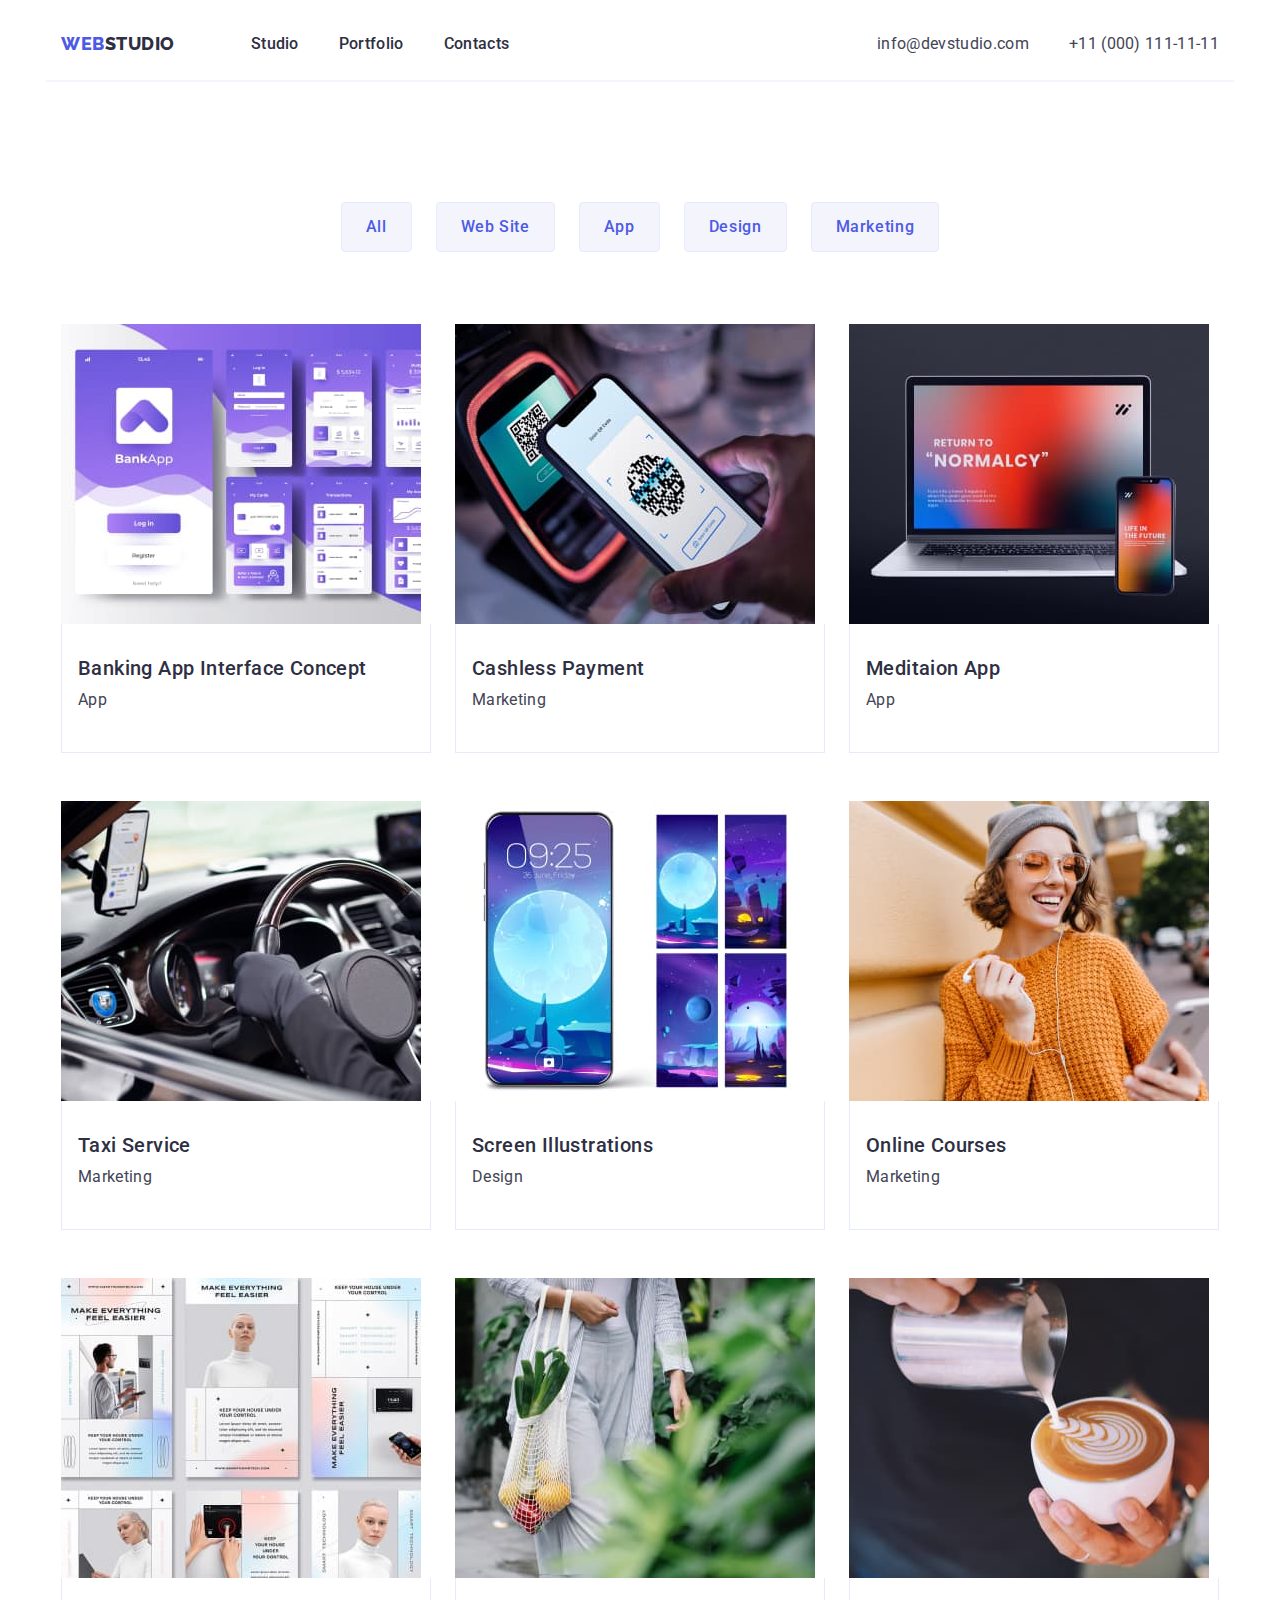
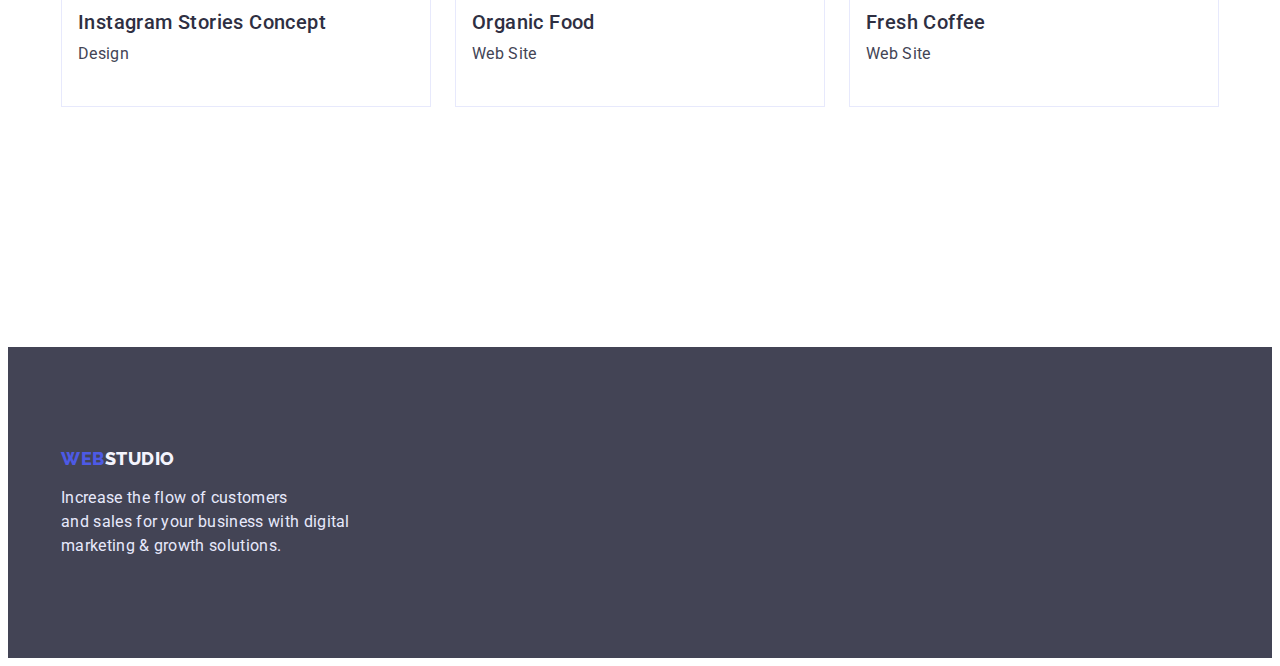
==== portfolio.html @ 1d23fd0b "Flexbox" ====
<!DOCTYPE html>
<html lang="en">
<head>
    <meta charset="UTF-8">
    <meta http-equiv="X-UA-Compatible" content="IE=edge">
    <meta name="viewport" content="width=device-width, initial-scale=1.0">
    <title>Document</title>
    <link rel="preconnect" href="https://fonts.googleapis.com">
    <link rel="preconnect" href="https://fonts.gstatic.com" crossorigin>
    <link href="https://fonts.googleapis.com/css2?family=Raleway:wght@800&family=Roboto:wght@400;500;700;900&display=swap" 
    rel="stylesheet">
    <link rel="stylesheet" 
    href="https://cdnjs.cloudflare.com/ajax/libs/modern-normalize/1.1.0/modern-normalize.min.css" 
    integrity="sha512-wpPYUAdjBVSE4KJnH1VR1HeZfpl1ub8YT/NKx4PuQ5NmX2tKuGu6U/JRp5y+Y8XG2tV+wKQpNHVUX03MfMFn9Q==" 
    crossorigin="anonymous" 
    referrerpolicy="no-referrer"
    />
    <link rel="stylesheet" href="css/style.css">
</head>
<body>
    <header class="header">
        <div class="container  header-container">
        <nav class="header-navigation">
            <a href="./index.html" class="header-logo link"> Web<span class="colortext-logo">Studio</span>  </a> 
            <ul class="header-list list">
                <li class="header-item"><a href="index.html" class="header-link link" id="studio">Studio</a></li>
                <li class="header-item"><a href="portfolio.html" class="header-link link" id="portfolio">Portfolio</a></li>
                <li class="header-item"><a href="" class="header-link link">Contacts</a></li>
            </ul>
        </nav>
        <address class="header-address">
            <ul class="header-address-list list">
                <li>
                <a href="mailto:info@devstudio.com" class="header-gmail link " > info@devstudio.com</a>
                </li>
                <li>
                <a href="tel:+110001111111" class="header-tell link  " >  +11 (000) 111-11-11</a>
                </li> 
            </ul>
        </address>
        </div>
    </header>
    <main>
        <section class="section">
            <div class="container  button-class">
            <ul class="button-list list">
                <li class="button">
                    <button type="button" class="button-list-text">All</button>
                </li>
                <li  class="button">
                    <button type="button" class="button-list-text">Web Site</button>
                </li>
                <li class="button">
                    <button type="button" class="button-list-text">App</button>
                </li>
                <li class="button">
                    <button type="button" class="button-list-text">Design</button>
                </li>
                <li class="button">
                    <button type="button" class="button-list-text">Marketing</button>
                </li>
            </ul>
            </div>


            <div class="container">
            <h1 class="visually-hidden">One section</h1>
            <div class="gallery-photo">
            <ul class="section-gallery list">
                <li class=" gallery">
                <img src="./img/photo-one.jpg" alt="img-photo-one" width="360">
                <div class="title-port">
                <h2 class="photo-title">Banking App Interface Concept</h2>
                <p class="pragraph-title">App</p>
            </div>
            </li>
            <li class="gallery">
                <img src="./img/photo-two.jpg" alt="img-photo-two" width="360">
                <div class="title-port">
                <h2 class="photo-title">Cashless Payment</h2>
                <p class="pragraph-title">Marketing</p>
            </div>
            </li>
            <li class="gallery"> 
                <img src="./img/photo-three.jpg" alt="img-photo-three" width="360">
                <div class="title-port">
                <h2 class="photo-title">Meditaion App</h2>
                <p class="pragraph-title">App</p>
            </div>
            </li>
            <li class="gallery">
                <img src="./img/auto.jpg" alt="img-photo-auto" width="360">
                <div class="title-port">
                <h2 class="photo-title">Taxi Service</h2>
                <p class="pragraph-title">Marketing</p>
            </div>
            </li>
            <li class="gallery">
                <img src="./img/phon.jpg" alt="img-photo-phone" width="360">
                <div class="title-port">
                <h2 class="photo-title">Screen Illustrations</h2>
                <p class="pragraph-title">Design</p>
            </div>
            </li>
            <li class="gallery"> <img src="./img/girl.jpg" alt="img-photo-girle" width="360">
                <div class="title-port">
                <h2 class="photo-title"> Online Courses</h2>
                <p class="pragraph-title">Marketing</p>
            </div>
            </li>
            <li class="gallery">
                <img src="./img/stories.jpg" alt="img-stories" width="360"> 
                <div class="title-port">
                <h2 class="photo-title">Instagram Stories Concept</h2>
                <p class="pragraph-title">Design</p>
            </div>
            </li>
            <li class="gallery">
                <img src="./img/food.jpg" alt="img-food" width="360">
                <div class="title-port">
                <h2 class="photo-title">Organic Food</h2>
                <p class="pragraph-title">Web Site</p>
            </div>
            </li>
            <li class="gallery">
                <img src="./img/coffe.jpg" alt="img-coffe" width="360">
                <div class="title-port">
                <h2 class="photo-title">Fresh Coffee</h2>
                <p class="pragraph-title">Web Site</p>
            </div>
            </li>
        </ul>
        </div> 
        </div>
        </section>
    </main>
    <footer class="footer">
        <div class="container">
        <a href="./index.html" class="header-logo link"> Web<span class="colortext">Studio</span>  </a> 
        <p class="footer-parag">Increase the flow of customers  <br> and sales for your 
        business with digital <br> marketing & growth solutions.
        </p>
        </div>
    </footer>
    </body>
</html>
---- css/style.css ----
body{
    font-family:'Roboto', sans-serif;
    color: var(--navyblue-headlines);
} 
h1,h2,h3,h4,h5,h6,p{
    margin: 0;
}
ul{
    margin: 0;
    padding: 0;
}
.container{
    width: 1158px;
    padding-left: 15px;
    padding-right: 15px;
    margin-left: auto;
    margin-right: auto;
}
img{
    display: block;
    max-width: 100%;
    height: auto;
}
.section{
    padding-top: 120px;
    padding-bottom: 120px;
}
/* _________прибрати крапки та підкресення______*/
.list{
    list-style: none;
}
.link{
    text-decoration: none;
}
/*__________________ заховати заголовок_______________*/
.visually-hidden {
    position: absolute;
    width: 1px;
    height: 1px;
    margin: -1px;
    border: 0;
    padding: 0;
    white-space: nowrap;
    clip-path: inset(100%);
    clip: rect(0 0 0 0);
    overflow: hidden;
}
/*  ___________________задати змінну________________________ */
:root{
--navyblue-headlines: #2E2F42;
--title:#FFFFFF;
--iris:#4D5AE5;
--layout-paragrph:#434455;
--paragraph-color-laver:#E7E9FC;
--cloud:#F4F4FD;
--portfolio-button:#404BBF;
--border:#E7E9FC;
--set:24px;
}
/* HEADER */
.header-container{
    padding-top: 24px;
    padding-bottom: 24px;
    border-bottom: 2px solid var(--cloud);
}
.header-address-list {
    display: flex;
}
.header-container{
    display: flex;
}
.header-navigation {
    display: flex;
    align-items: center;
    margin-right: auto;
}
.header-list {
    display: flex;
    gap: 40px;
}
.header-logo{
    margin-right: 76px;
}
.header-logo {
font-family: 'Raleway';
font-weight: 800;
font-size: 18px;
line-height: 1.3;
letter-spacing: 0.03em;
text-transform: uppercase;
color:var(--iris);
}
.colortext-logo {
color: var(--navyblue-headlines);
}
.header-link {
font-weight: 500;
font-size: 16px;
line-height: 1.5;
letter-spacing: 0.02em;
color: var(--navyblue-headlines);
padding-top: 24px;
padding-bottom: 24px;
}
.header-link:hover,
.header-link:focus{
    color: var(--iris);
}
/* --------studio-------- */
.studio-suptitle{
    color:var(--navyblue-headlines);
}
.studio-title{
color:var(--navyblue-headlines);
}
.portfolio-suptitle{
color: var(--navyblue-headlines);
}
.portfolio-title{
color: var(--navyblue-headlines);
}
.header-gmail {
    font-style: normal;
    font-size: 16px;
    line-height: 1.5;
    letter-spacing: 0.02em;
    color: var(--layout-paragrph);
    padding-top: 24px;
    padding-bottom: 24px;
    margin-right: 40px;
}
.header-gmail:hover,
.header-gmail:focus{
    color: var(--iris);
}
.header-tell{
    font-style: normal;
    font-size: 16px;
    line-height: 1.5;
    letter-spacing: 0.02em;
    color: var(--layout-paragrph);
    padding-top: 24px;
    padding-bottom: 24px;
}
.header-tell:hover,
.header-tell:focus{
    color: var(--iris);
}
/* _____________Section 1 - hero */
.hero {
background:var(--navyblue-headlines);
padding-top: 188px;
padding-bottom: 188px;
margin: 0 auto;
border: none;
}
.hero-text {
font-size: 56px;
line-height: 1.07;
text-align: center;
letter-spacing: 0.02em;
color: var(--title);
margin-bottom: 48px;
}
.hero-button {
    padding: 16px 32px;
    font-family: 'Roboto',sans-serif;
    font-weight: 500;
    font-size: 16px;
    line-height: 1.5;
    letter-spacing: 0.04em;
    background-color:var(--portfolio-button);
    color:var(--title);
    cursor: pointer;
    box-shadow: 0px 4px 4px rgba(0, 0, 0, 0.15);
    border-radius: 4px;
    display: block;
    margin: 0 auto;
    border: none;
}
.hero-button:hover,
.hero-button:focus{
background:var(--iris);
}
/*_________________ Section 2 _________________*/
.work-list{
    display: flex;
    margin-left: calc(-1 * var(--set));
}
.work-item{
    flex-basis: calc(100% /3 - var(--set) );
    margin-left: var(--set);
}
.work-item-title {
    font-weight: 500;
    font-size: 20px;
    line-height: 1.2;
    letter-spacing: 0.02em;
    color:var(--navyblue-headlines);
    margin-bottom: 8px;
}
.parag {
font-size: 16px;
line-height: 1.5;
letter-spacing: 0.02em;
color:var(--layout-paragrph);
}
/*_______________ Section 3_______________________ */
.ph-cal{
    flex-basis: calc(100% / 3 - var(--set));
}
.photo-list{
    display: flex;
    gap:  var(--set);
    padding: 0;
}
.photo-text {
font-size: 36px;
line-height: 1.1;
text-align: center;
letter-spacing: 0.02em;
text-transform: capitalize;
color: var(--navyblue-headlines);
margin-bottom: 72px;
}
/* ______________________Section 4 _____________________*/
/* щоб не ламалася сітка*/
.resume-itm{
    flex-basis: calc(100% / 3 - var(--set));
}
.resume-list{
    display: flex;
    gap: var(--set);
}
.content-resume {
padding-top: 32px;
padding-bottom: 16px;
background:var(--title);
box-shadow: 0px 1px 6px rgba(46, 47, 66, 0.08), 0px 1px 1px rgba(46, 47, 66, 0.16), 0px 2px 1px rgba(46, 47, 66, 0.08);
border-radius: 0px 0px 4px 4px;
}
.title-our-time {
font-size: 36px;
line-height: 1.1;
text-align: center;
letter-spacing: 0.02em;
text-transform: capitalize;
color: var(--navyblue-headlines);
margin-bottom: 72px;
}
.resume {
font-weight: 500;
font-size: 20px;
line-height: 1.2;
text-align: center;
letter-spacing: 0.02em;
color: var(--navyblue-headlines);
margin-bottom: 8px;
}
.paragraph-resume {
font-size: 16px;
line-height: 1.5;
text-align: center;
letter-spacing: 0.02em;
color: var(--layout-paragrph);
margin-bottom: 8px;
}
/*______________________ footer */
.footer {
background-color:var(--layout-paragrph);
padding-top: 100px;
padding-bottom: 100px;
}
.colortext {
color: var(--cloud);
}
.footer-parag {
font-size: 16px;
line-height: 1.5;
letter-spacing: 0.02em;
color:var(--paragraph-color-laver);
margin-top: 16px;
}
/*____________________________ portfolio __________________________________*/
.button-list{
    display: flex;
    justify-content: center;
    gap: var(--set);
}
.button-list-text {
    padding: 12px 24px;
    font-family: 'Roboto',sans-serif;
    font-weight: 500;
    font-size: 16px;
    line-height: 1.5;
    letter-spacing: 0.04em;
    background-color:var(--border);
    color:var(--iris);
    cursor: pointer;
    background:var(--cloud);
    border: 1px solid var(--border);
    border-radius: 4px;
    flex: none;
    flex-grow: 0;
}
.button-list-text:hover,
.button-list-text:focus{
    background-color: var(--iris);
    color: var(--cloud);
    box-shadow: 0px 2px 0px rgb(188, 186, 185);
}
.gallery{
    flex-basis: calc((100% - 2 * 24px) / 3);
}
.section-gallery{
    display: flex;
    gap: var(--set);
}
.section-gallery{
    margin-top: 72px;
    padding-bottom: 120px;
    display: flex;
    flex-wrap: wrap;
    row-gap: 48px;
    column-gap: 24px;
}
.title-port{
    padding-left: 16px;
    padding-top: 32px;
    padding-bottom: 32px;
    background:var(--title);
    border: 1px solid var(--border);
    border-top: none;
}
.photo-title {
font-weight: 500;
font-size: 20px;
line-height: 1.2;
letter-spacing: 0.02em;
color:var(--navyblue-headlines);
margin-bottom: 8px;
}
.pragraph-title {
font-size: 16px;
line-height: 1.5;
letter-spacing: 0.02em;
color:var(--layout-paragrph);
margin-bottom: 8px;
}
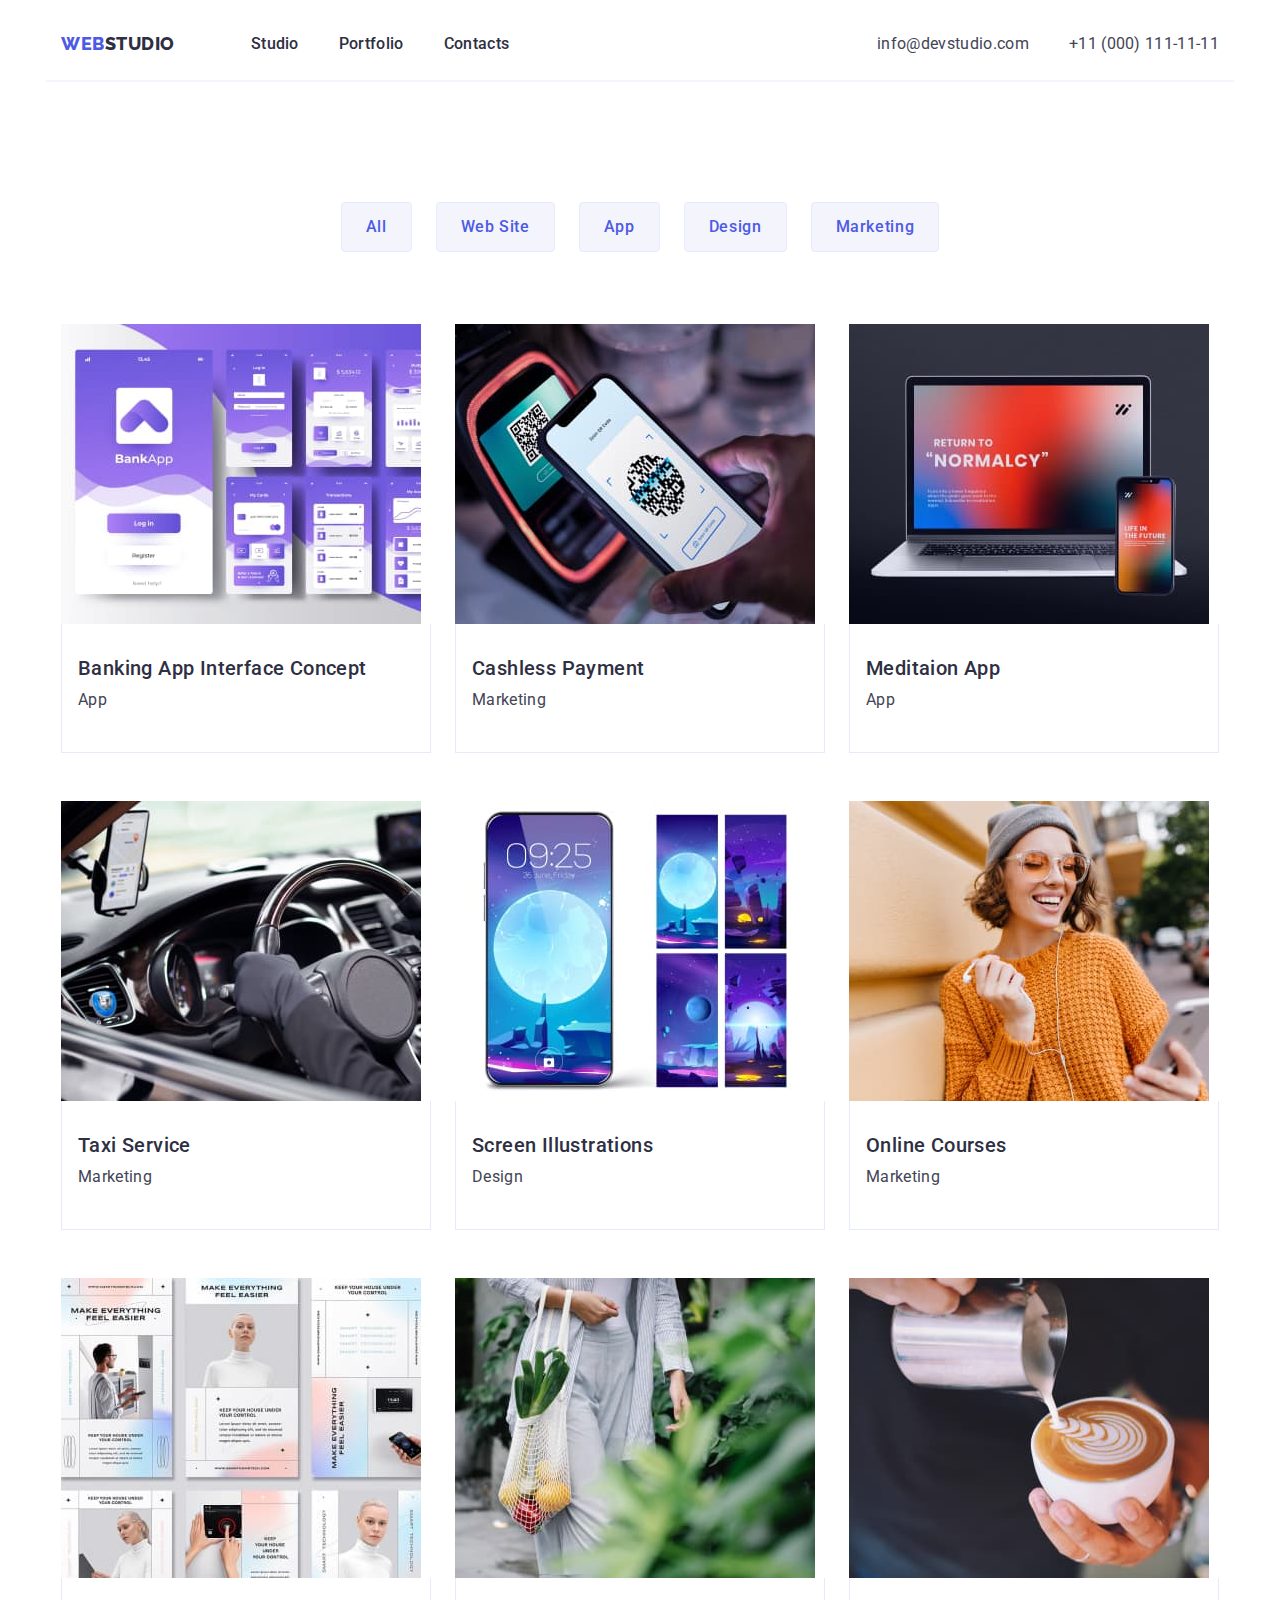
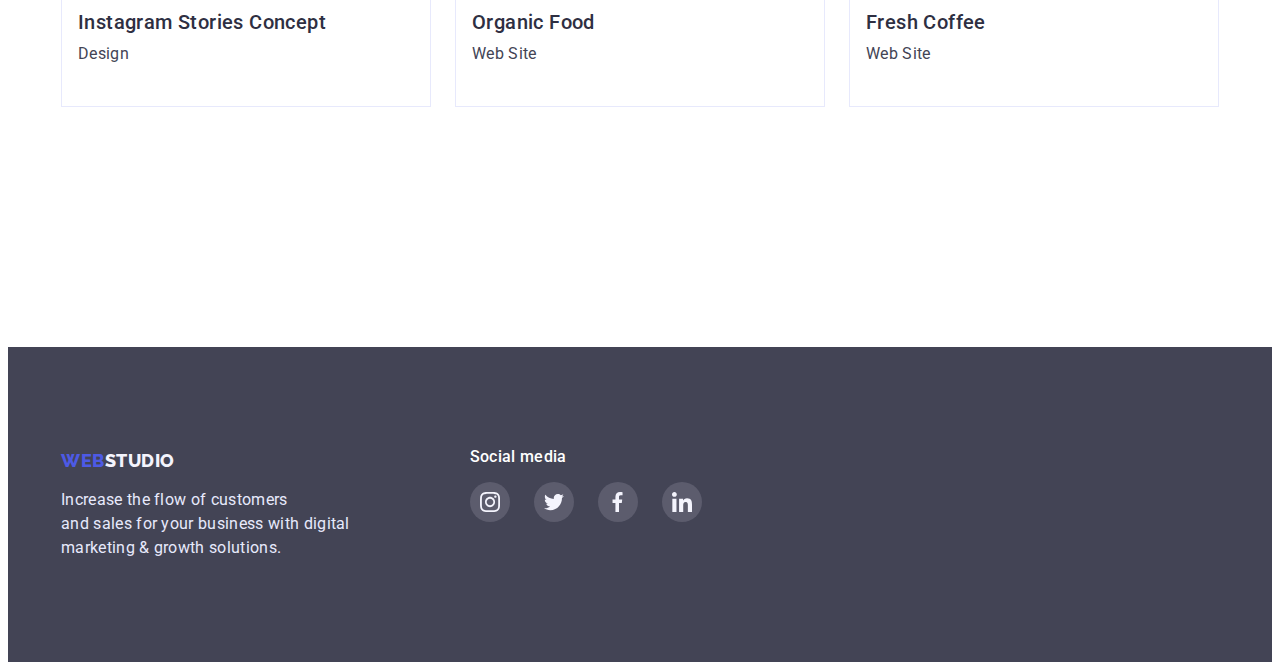
==== commit b59b832d: "work 31.01.23" ====
--- a/portfolio.html
+++ b/portfolio.html
@@ -135,11 +135,45 @@
         </section>
     </main>
     <footer class="footer">
-        <div class="container">
+        <div class="container footer-container">
+        <div class="mer">
         <a href="./index.html" class="header-logo link"> Web<span class="colortext">Studio</span>  </a> 
         <p class="footer-parag">Increase the flow of customers  <br> and sales for your 
-        business with digital <br> marketing & growth solutions.
-        </p>
+        business with digital <br> marketing & growth solutions.</p>
+        </div>
+        <div class="soc">
+        <h4 class="social">Social media</h4>
+        <ul class="footer-soc-list list">
+            <li class="footer-soc-item">
+                <a href="" class="footer-soc-link link">
+                    <svg class="footer-soc-icon" width="20" height="20">
+                        <use href="./images/icons.svg/1 def-inst.svg#icon-instagram"></use>
+                    </svg>
+                </a>
+            </li>
+            <li class="footer-soc-item">
+                <a href="" class="footer-soc-link link">
+                    <svg class="footer-soc-icon" width="20" height="20">
+                        <use href="./images/icons.svg/1 def-inst.svg#icon-twitter-1-1"></use>
+                    </svg>
+                </a>
+            </li>
+            <li class="footer-soc-item">
+                <a href="" class="footer-soc-link link">
+                    <svg class="footer-soc-icon" width="20" height="20">
+                        <use href="./images/icons.svg/1 def-inst.svg#icon-Vector-1"></use>
+                    </svg>
+                </a>
+            </li>
+            <li class="footer-soc-item">
+                <a href="" class="footer-soc-link link">
+                    <svg class="footer-soc-icon" width="20" height="20">
+                        <use href="./images/icons.svg/1 def-inst.svg#icon-linkedin-1-1"></use>
+                    </svg>
+                </a>
+            </li>
+        </ul>
+        </div>
         </div>
     </footer>
     </body>
--- a/css/style.css
+++ b/css/style.css
@@ -47,6 +47,7 @@
 }
 /*  ___________________задати змінну________________________ */
 :root{
+--soc: #5c5c6d;
 --navyblue-headlines: #2E2F42;
 --title:#FFFFFF;
 --iris:#4D5AE5;
@@ -56,6 +57,8 @@
 --portfolio-button:#404BBF;
 --border:#E7E9FC;
 --set:24px;
+--fill: #8e8f99
+-
 }
 /* HEADER */
 .header-container{
@@ -147,9 +150,27 @@
     color: var(--iris);
 }
 /* _____________Section 1 - hero */
-.hero {
-background:var(--navyblue-headlines);
-padding-top: 188px;
+
+.hero{
+    background-image: url(../images/hero\ image-min.png);
+    background-repeat: no-repeat;
+    background-position: center ;
+    background-size: cover;
+}
+/* _____________Section 1 - hero */
+.hero{
+    min-width: 1440px;
+    height: 600px;
+    margin: 0 auto;
+    background-image: linear-gradient(
+    rgba(46, 47, 66, 0.4 ),
+    rgba(46, 47, 66, 0.4 )),
+    url(../images/hero\ image\ \(1\).jpg);
+
+    background-repeat: no-repeat;
+    background-position: center;
+    background-size: cover;
+    padding-top: 188px;
 padding-bottom: 188px;
 margin: 0 auto;
 border: none;
@@ -183,8 +204,20 @@
 background:var(--iris);
 }
 /*_________________ Section 2 _________________*/
+
+.advant-link {
+    width: 264px;
+    height: 112px;
+    margin-bottom: 8px;
+    display: flex;
+    align-items: center;
+    justify-content: center;
+    background: #F4F4FD;
+border-radius: 4px;
+}
 .work-list{
     display: flex;
+    gap: 24px;
     margin-left: calc(-1 * var(--set));
 }
 .work-item{
@@ -225,6 +258,12 @@
 }
 /* ______________________Section 4 _____________________*/
 /* щоб не ламалася сітка*/
+
+.section-oure{
+    padding-top: 120px;
+    padding-bottom: 120px;
+    background:var(--cloud);
+}
 .resume-itm{
     flex-basis: calc(100% / 3 - var(--set));
 }
@@ -265,12 +304,70 @@
 color: var(--layout-paragrph);
 margin-bottom: 8px;
 }
+/*______________________ work SVG*/
+.resume-soc-list {
+    margin-left: 8px;
+    margin-right: 8px;
+    display: flex;
+    gap: 24px;
+}
+.resume-soc-item {
+    width: 44px;
+    height: 44px;
+}
+.resume-soc-link {
+    width: 100%;
+    height: 100%;
+    background-color: var(--iris);
+    display: flex;
+    align-items: center;
+    justify-content: center;
+    border-radius: 50%;
+}
+.resume-soc-link:is(:hover,:focus) {
+    background-color: var(--portfolio-button);
+}
+/*______________________ секція 5 */
+.customers-text{
+font-size: 36px;
+line-height: 1.1;
+text-align: center;
+margin-bottom: 72px;
+}
+.customers-list {
+    display: flex;
+    gap: 24px;
+}
+
+.customers-item {
+    flex-basis: calc((100% - 5 * 24px) / 6);
+    height: 88px;
+}
+.customers-link {
+    width: 168px;
+    height: 88px;
+    border: 1px solid rgb(179, 186, 186);
+    border-radius: 5px;
+    display: flex;
+    align-items:center;
+    justify-content: center;
+}
+.customers-icon {
+    fill:  var(--fill);
+}
 /*______________________ footer */
 .footer {
 background-color:var(--layout-paragrph);
 padding-top: 100px;
 padding-bottom: 100px;
 }
+.footer-container{
+    display: flex;
+    align-items: center;
+    justify-content: center;
+    gap: 120px;
+    justify-content: left;
+}
 .colortext {
 color: var(--cloud);
 }
@@ -280,6 +377,33 @@
 letter-spacing: 0.02em;
 color:var(--paragraph-color-laver);
 margin-top: 16px;
+display: block;
+}
+.social{
+    font-weight: 500;
+    font-size: 16px;
+    line-height: 1.2; 
+    letter-spacing: 0.02em;
+    color: var(--title);
+    margin-bottom: 16px;
+}
+.footer-soc-link{
+    width: 100%;
+    height: 100%;
+    background-color: var(--soc);
+    display: flex;
+    align-items: center;
+    justify-content: center;
+    border-radius: 50%;
+}
+.footer-soc-list {
+    display: flex;
+    gap: 24px;
+    padding-bottom: 40px;
+}
+.footer-soc-item {
+    width: 40px;
+    height: 40px;
 }
 /*____________________________ portfolio __________________________________*/
 .button-list{
@@ -324,6 +448,10 @@
     row-gap: 48px;
     column-gap: 24px;
 }
+.title-port:is(:hover,:focus){
+    background-color: var(--title) ;
+    box-shadow: 0px 2px 0px  rgb(188, 186, 185);
+}
 .title-port{
     padding-left: 16px;
     padding-top: 32px;
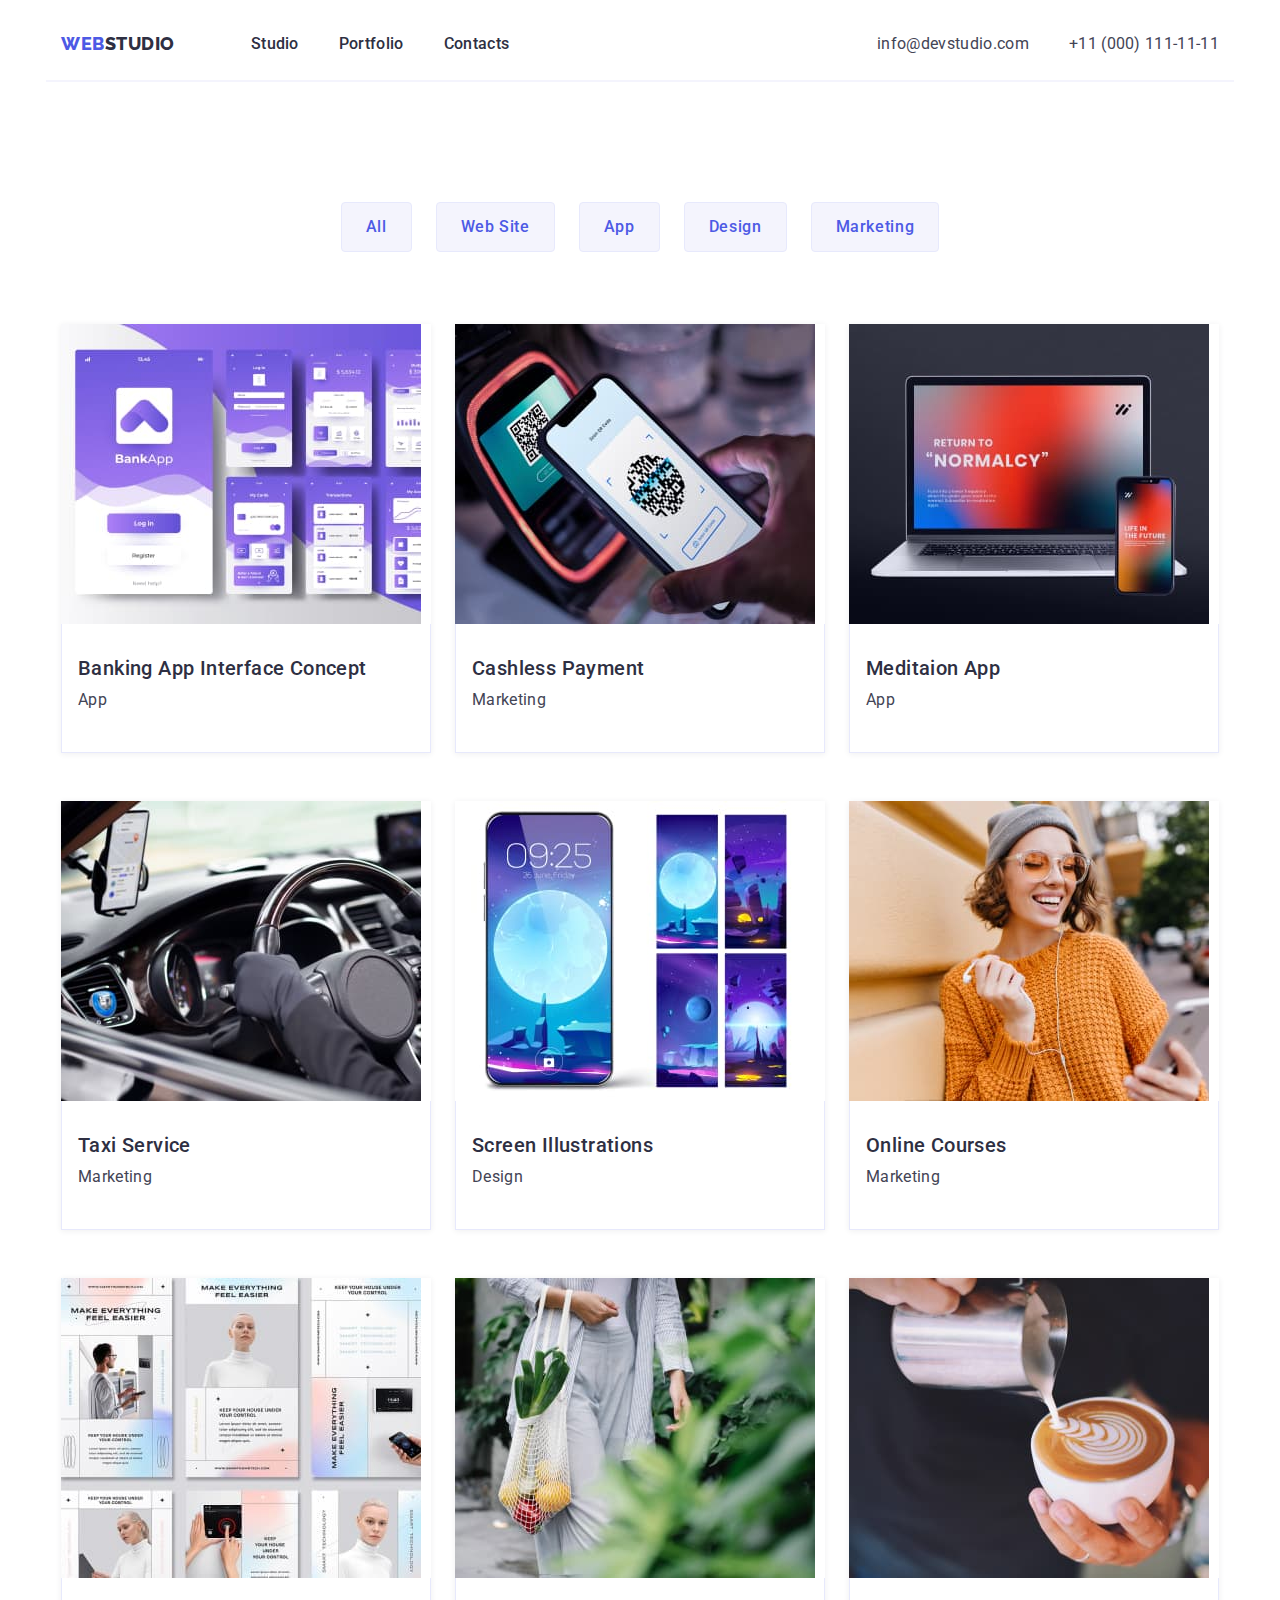
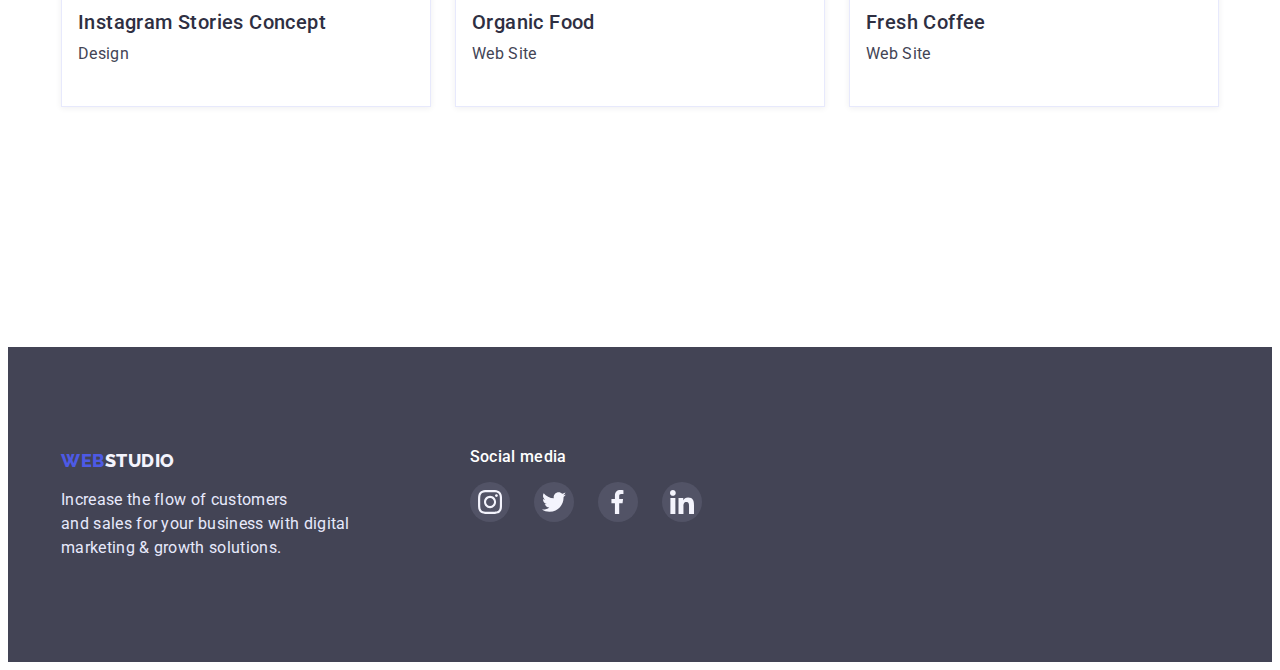
==== commit fa66c0c8: "work 6.02." ====
--- a/portfolio.html
+++ b/portfolio.html
@@ -61,73 +61,90 @@
                 </li>
             </ul>
             </div>
-
-
             <div class="container">
             <h1 class="visually-hidden">One section</h1>
             <div class="gallery-photo">
             <ul class="section-gallery list">
                 <li class=" gallery">
+                    <a href="" class="gallery-link linkk">
                 <img src="./img/photo-one.jpg" alt="img-photo-one" width="360">
                 <div class="title-port">
                 <h2 class="photo-title">Banking App Interface Concept</h2>
                 <p class="pragraph-title">App</p>
             </div>
+        </a>
             </li>
             <li class="gallery">
+                <a href="" class="gallery-link linkk">
                 <img src="./img/photo-two.jpg" alt="img-photo-two" width="360">
                 <div class="title-port">
                 <h2 class="photo-title">Cashless Payment</h2>
                 <p class="pragraph-title">Marketing</p>
             </div>
+        </a>
             </li>
             <li class="gallery"> 
-                <img src="./img/photo-three.jpg" alt="img-photo-three" width="360">
+                <a href="" class="gallery-link linkk">
+                <img src="./img/photo-three.jpg" alt="img-photo-three" width="360"> 
                 <div class="title-port">
                 <h2 class="photo-title">Meditaion App</h2>
                 <p class="pragraph-title">App</p>
             </div>
+        </a>
             </li>
             <li class="gallery">
+                <a href="" class="gallery-link linkk">
                 <img src="./img/auto.jpg" alt="img-photo-auto" width="360">
                 <div class="title-port">
                 <h2 class="photo-title">Taxi Service</h2>
                 <p class="pragraph-title">Marketing</p>
             </div>
+        </a>
             </li>
             <li class="gallery">
+                <a href="" class="gallery-link linkk">
                 <img src="./img/phon.jpg" alt="img-photo-phone" width="360">
                 <div class="title-port">
                 <h2 class="photo-title">Screen Illustrations</h2>
                 <p class="pragraph-title">Design</p>
             </div>
+        </a>
             </li>
-            <li class="gallery"> <img src="./img/girl.jpg" alt="img-photo-girle" width="360">
+            <li class="gallery"> 
+                <a href="" class="gallery-link linkk">
+                <img src="./img/girl.jpg" alt="img-photo-girle" width="360">
                 <div class="title-port">
                 <h2 class="photo-title"> Online Courses</h2>
                 <p class="pragraph-title">Marketing</p>
             </div>
+        </a>
             </li>
             <li class="gallery">
+                <a href="" class="gallery-link linkk">
                 <img src="./img/stories.jpg" alt="img-stories" width="360"> 
                 <div class="title-port">
                 <h2 class="photo-title">Instagram Stories Concept</h2>
                 <p class="pragraph-title">Design</p>
             </div>
+        </a>
             </li>
             <li class="gallery">
+                <a href="" class="gallery-link linkk">
                 <img src="./img/food.jpg" alt="img-food" width="360">
                 <div class="title-port">
                 <h2 class="photo-title">Organic Food</h2>
                 <p class="pragraph-title">Web Site</p>
             </div>
+        </a>
             </li>
             <li class="gallery">
+                <a href="" class="gallery-link linkk">
                 <img src="./img/coffe.jpg" alt="img-coffe" width="360">
                 <div class="title-port">
                 <h2 class="photo-title">Fresh Coffee</h2>
                 <p class="pragraph-title">Web Site</p>
             </div>
+        </a>
             </li>
         </ul>
         </div> 
@@ -146,28 +163,28 @@
         <ul class="footer-soc-list list">
             <li class="footer-soc-item">
                 <a href="" class="footer-soc-link link">
-                    <svg class="footer-soc-icon" width="20" height="20">
+                    <svg class="footer-soc-icon" width="24" height="24">
                         <use href="./images/icons.svg/1 def-inst.svg#icon-instagram"></use>
                     </svg>
                 </a>
             </li>
             <li class="footer-soc-item">
                 <a href="" class="footer-soc-link link">
-                    <svg class="footer-soc-icon" width="20" height="20">
+                    <svg class="footer-soc-icon" width="24" height="24">
                         <use href="./images/icons.svg/1 def-inst.svg#icon-twitter-1-1"></use>
                     </svg>
                 </a>
             </li>
             <li class="footer-soc-item">
                 <a href="" class="footer-soc-link link">
-                    <svg class="footer-soc-icon" width="20" height="20">
+                    <svg class="footer-soc-icon" width="24" height="24">
                         <use href="./images/icons.svg/1 def-inst.svg#icon-Vector-1"></use>
                     </svg>
                 </a>
             </li>
             <li class="footer-soc-item">
                 <a href="" class="footer-soc-link link">
-                    <svg class="footer-soc-icon" width="20" height="20">
+                    <svg class="footer-soc-icon" width="24" height="24">
                         <use href="./images/icons.svg/1 def-inst.svg#icon-linkedin-1-1"></use>
                     </svg>
                 </a>
--- a/css/style.css
+++ b/css/style.css
@@ -47,6 +47,10 @@
 }
 /*  ___________________задати змінну________________________ */
 :root{
+--slate:#525366;
+--green: #31D0AA;    
+--iconca:#8E8F99;
+--ocean:#404BBF;
 --soc: #5c5c6d;
 --navyblue-headlines: #2E2F42;
 --title:#FFFFFF;
@@ -58,7 +62,7 @@
 --border:#E7E9FC;
 --set:24px;
 --fill: #8e8f99
--
+
 }
 /* HEADER */
 .header-container{
@@ -159,14 +163,12 @@
 }
 /* _____________Section 1 - hero */
 .hero{
-    min-width: 1440px;
-    height: 600px;
+    max-width: 1440px;
     margin: 0 auto;
     background-image: linear-gradient(
     rgba(46, 47, 66, 0.4 ),
     rgba(46, 47, 66, 0.4 )),
     url(../images/hero\ image\ \(1\).jpg);
-
     background-repeat: no-repeat;
     background-position: center;
     background-size: cover;
@@ -190,7 +192,7 @@
     font-size: 16px;
     line-height: 1.5;
     letter-spacing: 0.04em;
-    background-color:var(--portfolio-button);
+    background-color:var(--iris);
     color:var(--title);
     cursor: pointer;
     box-shadow: 0px 4px 4px rgba(0, 0, 0, 0.15);
@@ -201,10 +203,9 @@
 }
 .hero-button:hover,
 .hero-button:focus{
-background:var(--iris);
+background:var(--ocean);
 }
 /*_________________ Section 2 _________________*/
-
 .advant-link {
     width: 264px;
     height: 112px;
@@ -265,6 +266,7 @@
     background:var(--cloud);
 }
 .resume-itm{
+    box-shadow: 0px 1px 6px rgba(46, 47, 66, 0.08), 0px 1px 1px rgba(46, 47, 66, 0.16), 0px 2px 1px rgba(46, 47, 66, 0.08);
     flex-basis: calc(100% / 3 - var(--set));
 }
 .resume-list{
@@ -272,10 +274,11 @@
     gap: var(--set);
 }
 .content-resume {
+padding-right: 16px;
+padding-left: 16px;
 padding-top: 32px;
-padding-bottom: 16px;
+padding-bottom: 32px;
 background:var(--title);
-box-shadow: 0px 1px 6px rgba(46, 47, 66, 0.08), 0px 1px 1px rgba(46, 47, 66, 0.16), 0px 2px 1px rgba(46, 47, 66, 0.08);
 border-radius: 0px 0px 4px 4px;
 }
 .title-our-time {
@@ -306,14 +309,12 @@
 }
 /*______________________ work SVG*/
 .resume-soc-list {
-    margin-left: 8px;
-    margin-right: 8px;
     display: flex;
     gap: 24px;
 }
 .resume-soc-item {
-    width: 44px;
-    height: 44px;
+    width: 40px;
+    height: 40px;
 }
 .resume-soc-link {
     width: 100%;
@@ -325,8 +326,9 @@
     border-radius: 50%;
 }
 .resume-soc-link:is(:hover,:focus) {
-    background-color: var(--portfolio-button);
-}
+    background-color: var(--ocean);
+}
+
 /*______________________ секція 5 */
 .customers-text{
 font-size: 36px;
@@ -346,15 +348,25 @@
 .customers-link {
     width: 168px;
     height: 88px;
-    border: 1px solid rgb(179, 186, 186);
+    border: 1px solid rgb(153, 166, 166);
     border-radius: 5px;
     display: flex;
     align-items:center;
     justify-content: center;
-}
-.customers-icon {
-    fill:  var(--fill);
-}
+    color: var(--iconca);
+}
+.customers-link:is(:hover,:focus) {
+    border-color: var(--ocean);
+    color: var(--ocean);
+}
+.customers-icon{
+    fill:currentColor;
+}
+
+.customers-icon:is(:hover,:focus) {
+    fill:var(--ocean) ;
+}
+
 /*______________________ footer */
 .footer {
 background-color:var(--layout-paragrph);
@@ -390,7 +402,7 @@
 .footer-soc-link{
     width: 100%;
     height: 100%;
-    background-color: var(--soc);
+    background-color:var(--slate);
     display: flex;
     align-items: center;
     justify-content: center;
@@ -404,6 +416,9 @@
 .footer-soc-item {
     width: 40px;
     height: 40px;
+}
+.footer-soc-link:is(:hover,:focus) {
+    background-color: var(--green);
 }
 /*____________________________ portfolio __________________________________*/
 .button-list{
@@ -429,6 +444,7 @@
 }
 .button-list-text:hover,
 .button-list-text:focus{
+    border-color: var(--iris);
     background-color: var(--iris);
     color: var(--cloud);
     box-shadow: 0px 2px 0px rgb(188, 186, 185);
@@ -448,9 +464,14 @@
     row-gap: 48px;
     column-gap: 24px;
 }
-.title-port:is(:hover,:focus){
+.gallery-link:is(:hover,:focus){
     background-color: var(--title) ;
-    box-shadow: 0px 2px 0px  rgb(188, 186, 185);
+    box-shadow: 0px 1px 6px rgba(46, 47, 66, 0.08), 0px 1px 1px rgba(46, 47, 66, 0.16), 0px 2px 1px rgba(46, 47, 66, 0.08);
+}
+.linkk{
+    box-shadow: 0px 1px 6px rgba(46, 47, 66, 0.08);
+    display: block;
+    text-decoration: none;
 }
 .title-port{
     padding-left: 16px;
@@ -459,6 +480,7 @@
     background:var(--title);
     border: 1px solid var(--border);
     border-top: none;
+    
 }
 .photo-title {
 font-weight: 500;
